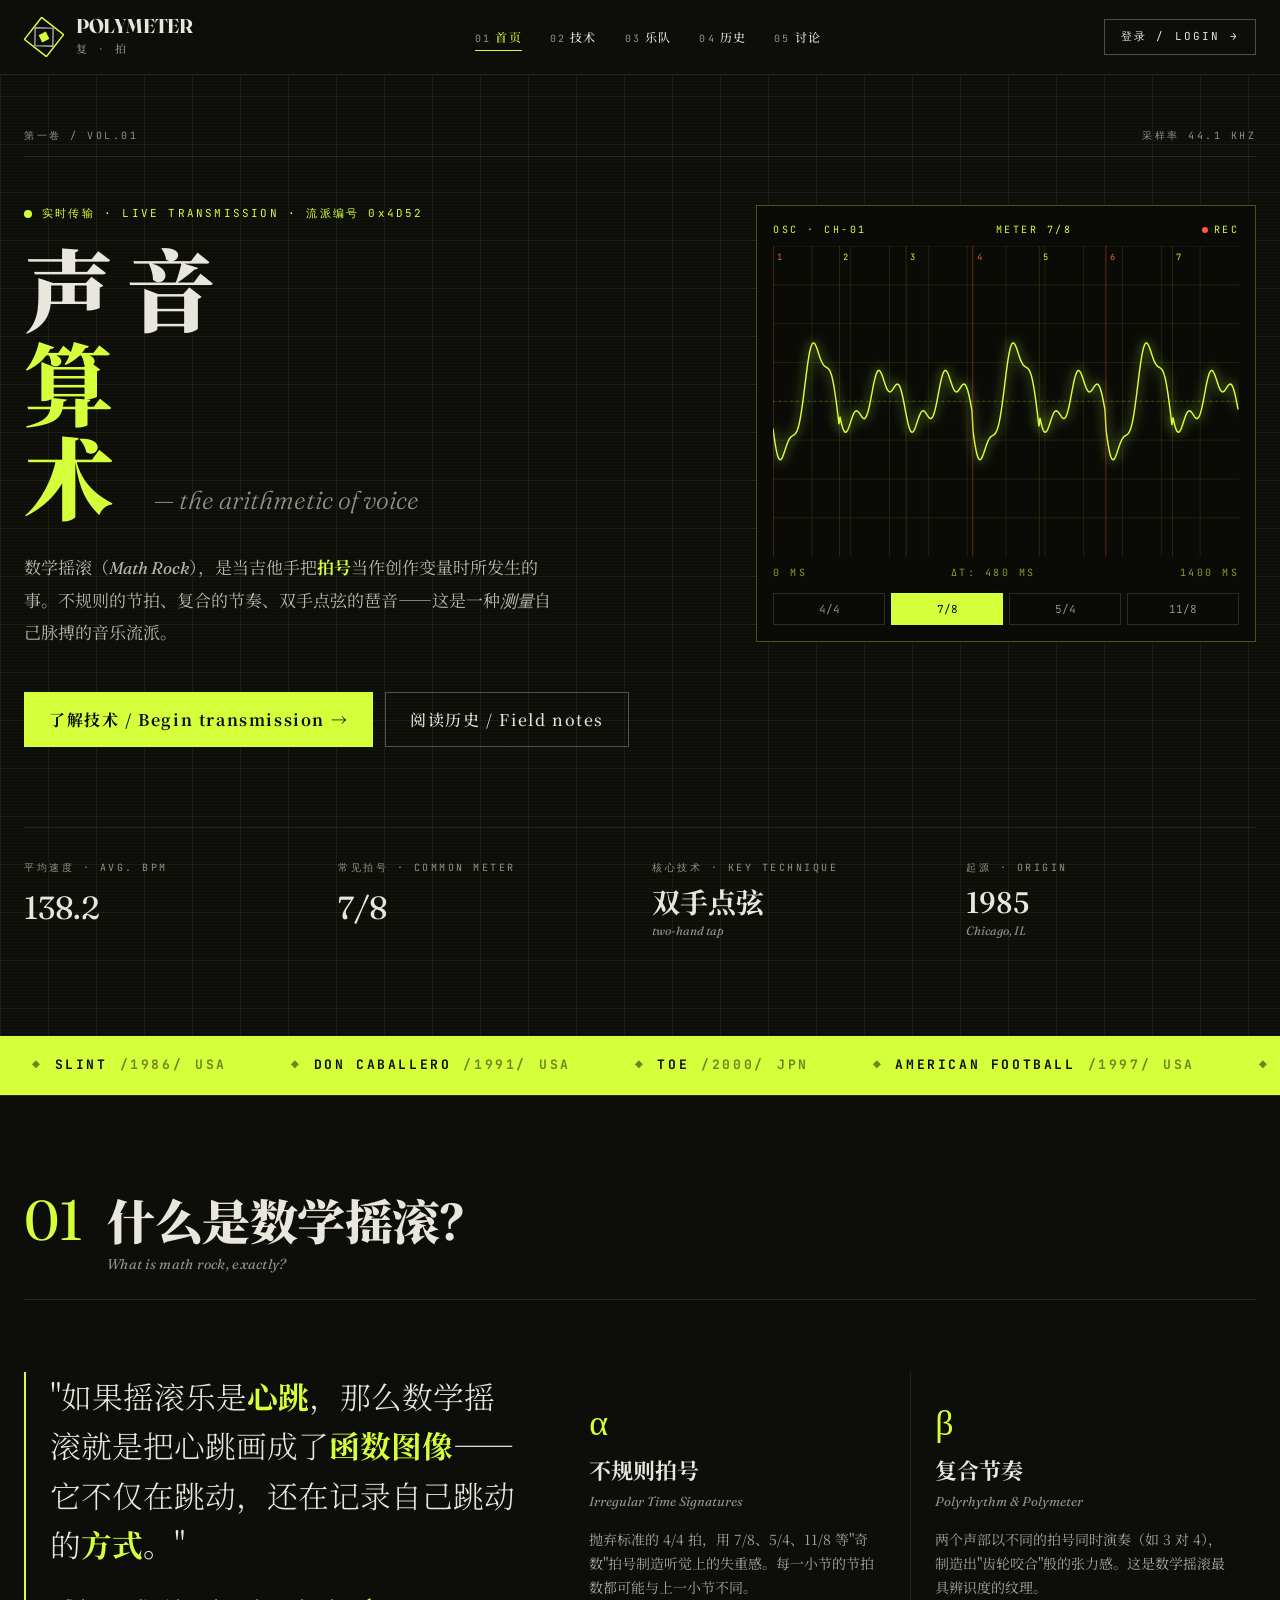
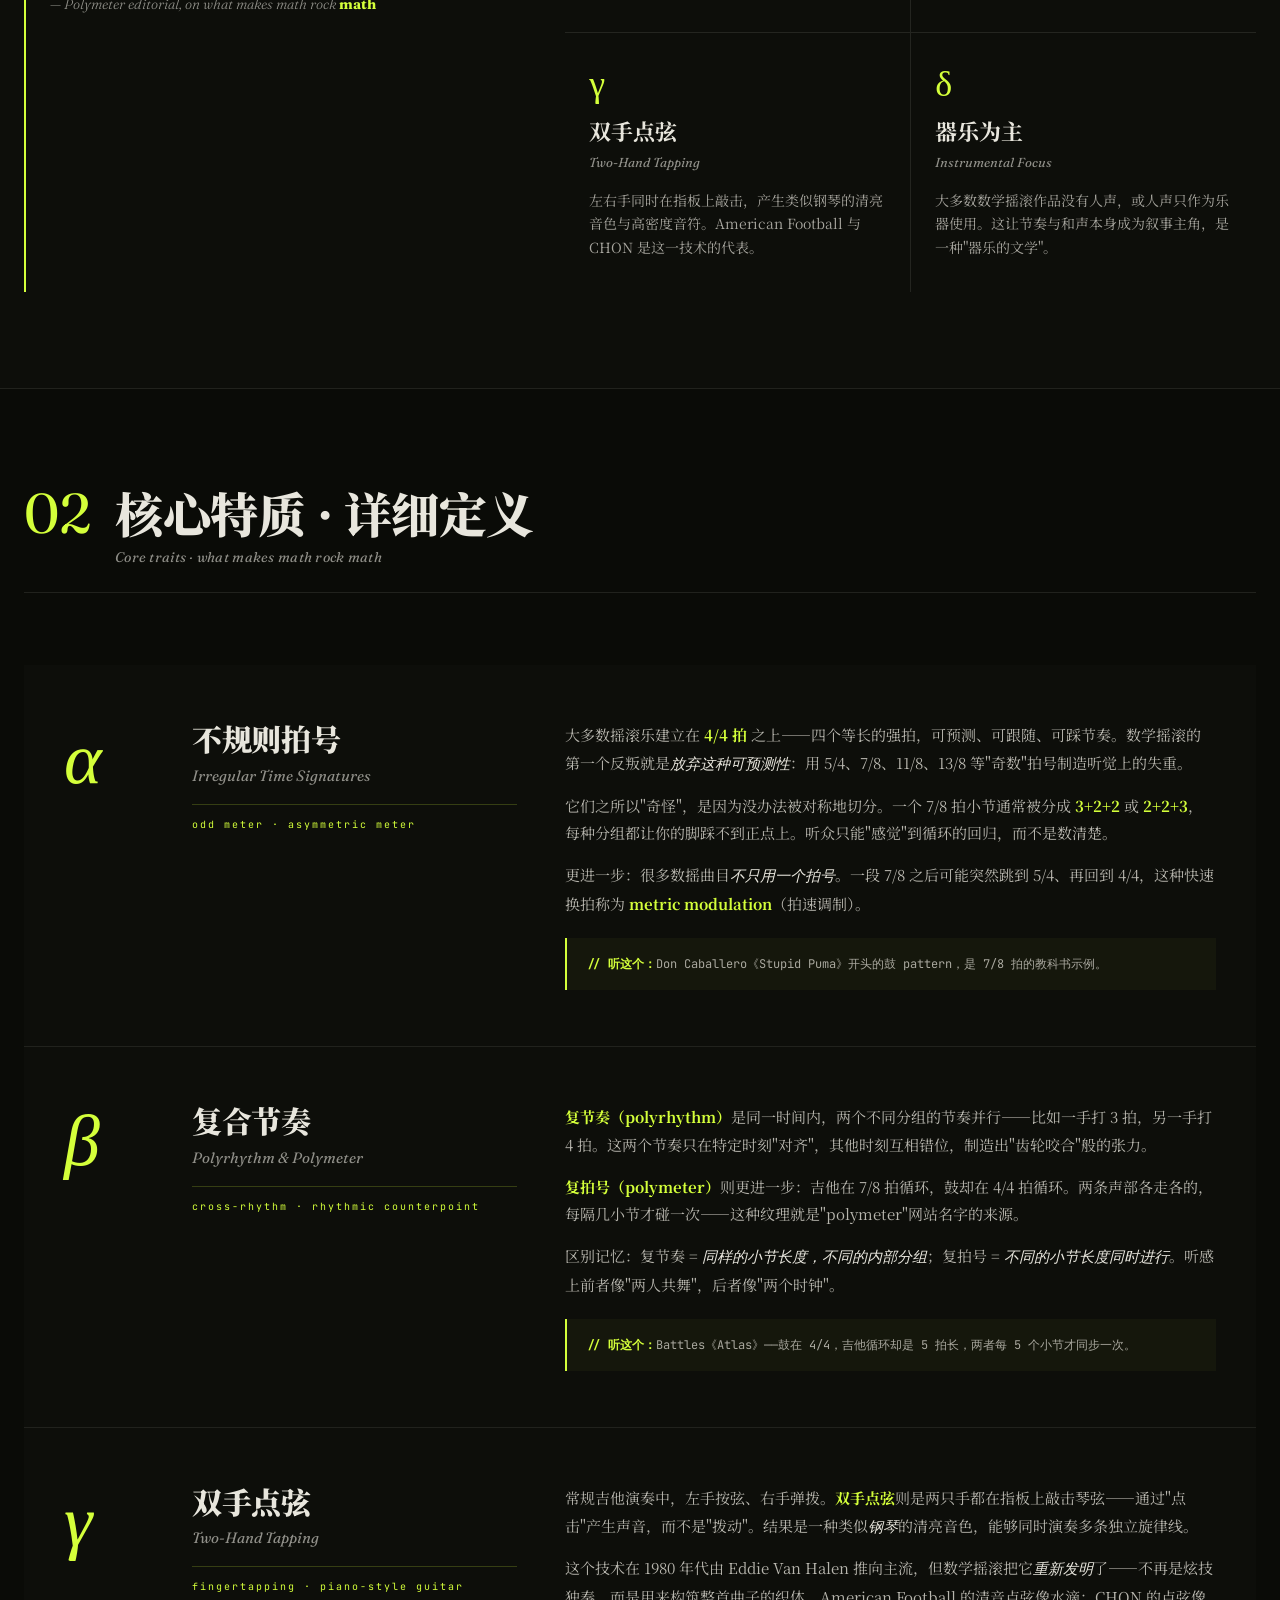
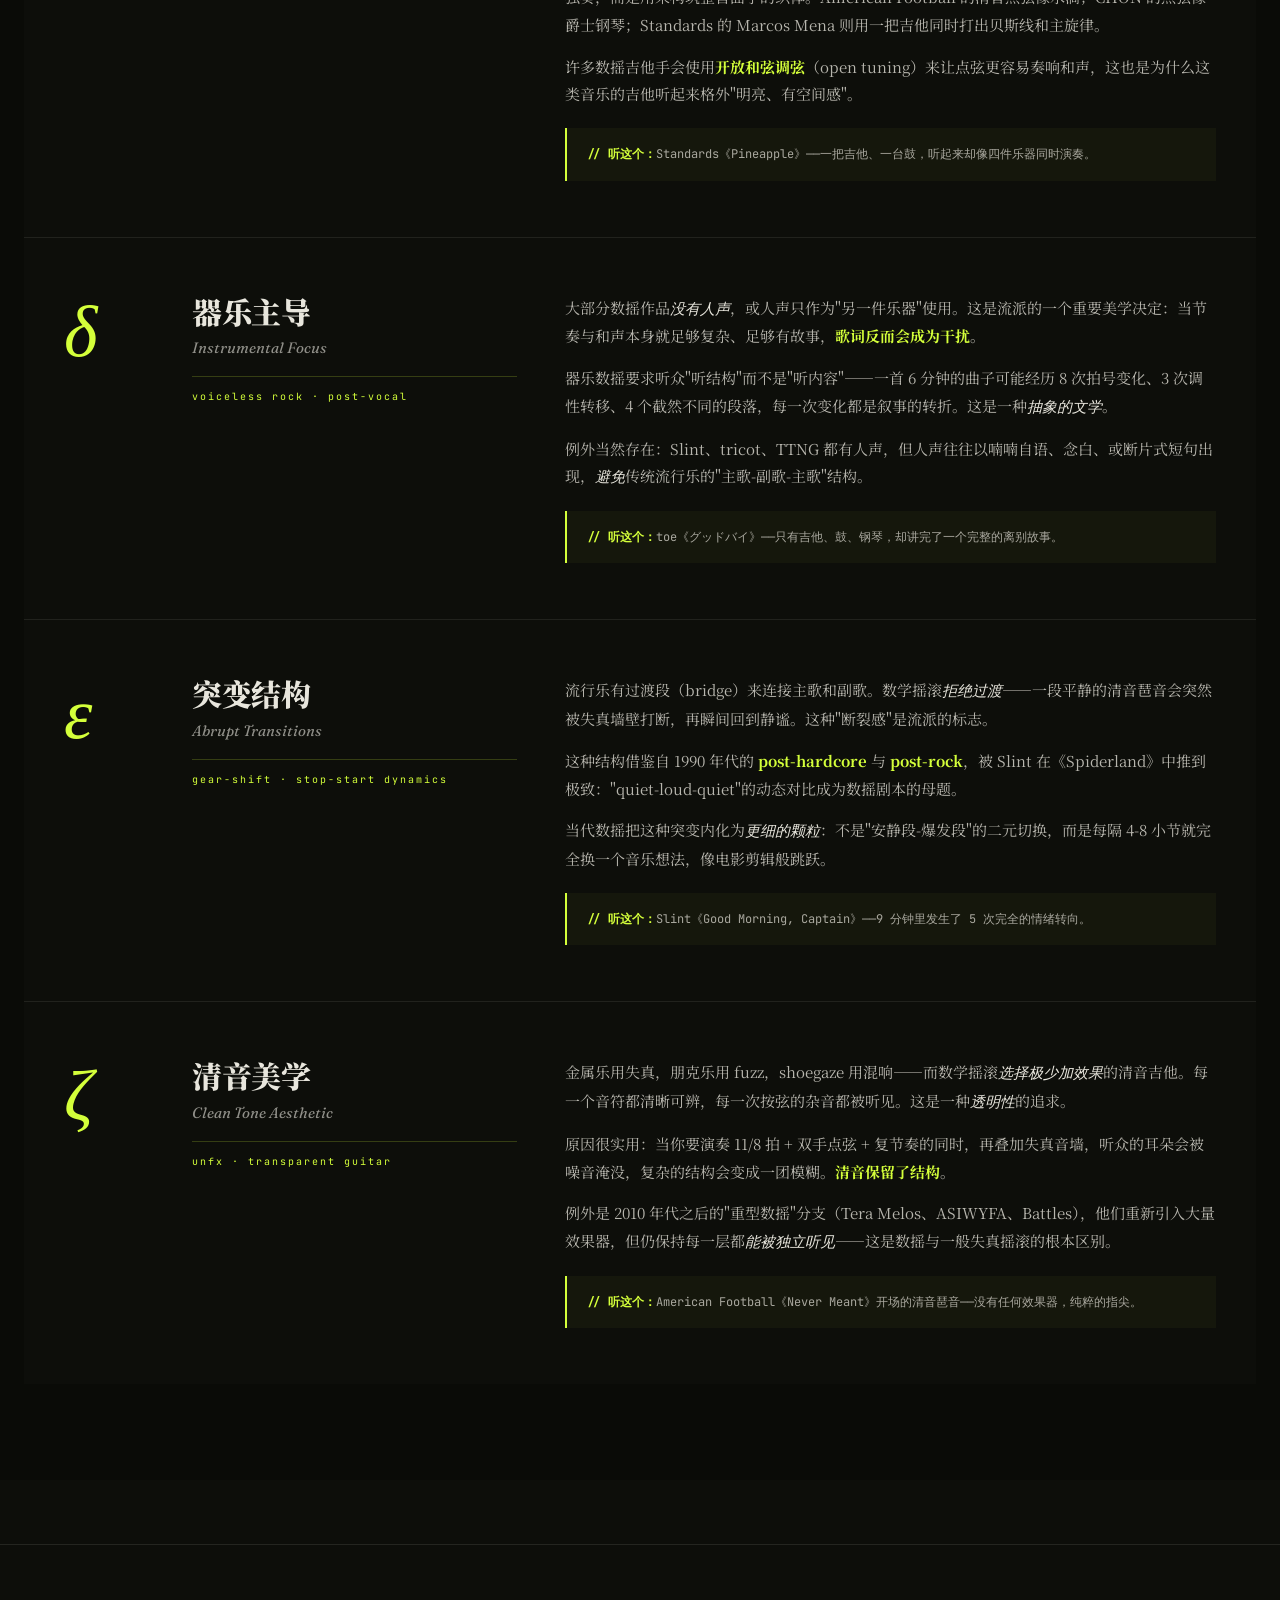
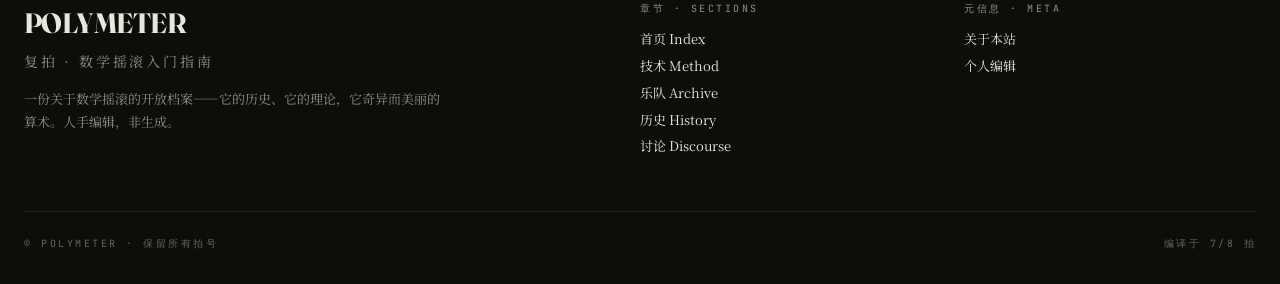
==== index.html @ 51d6b20a "Add files via upload" ====
<!DOCTYPE html>
<html lang="zh-CN">
<head>
<meta charset="UTF-8">
<meta name="viewport" content="width=device-width, initial-scale=1.0">
<title>复拍 POLYMETER · 数学摇滚田野指南</title>
<meta name="description" content="一份关于数学摇滚（Math Rock）的开放档案——它的历史、它的理论，它奇异而美丽的算术。">
<link rel="stylesheet" href="shared/style.css">
<style>
  /* ========== 首页专属样式 ========== */
  .hero {
    position: relative;
    padding: 128px 0 96px;
  }
  .hero-meta {
    display: flex;
    align-items: baseline;
    justify-content: space-between;
    font-family: 'JetBrains Mono', monospace;
    font-size: 10px;
    letter-spacing: 0.25em;
    text-transform: uppercase;
    color: var(--paper-dim);
    border-bottom: 1px solid rgba(232, 230, 221, 0.1);
    padding-bottom: 12px;
    margin-bottom: 48px;
  }
  .hero-grid {
    display: grid;
    grid-template-columns: 1fr;
    gap: 40px;
    position: relative;
    z-index: 2;
  }
  @media (min-width: 1024px) {
    .hero-grid { grid-template-columns: 7fr 5fr; gap: 32px; }
  }
  .hero-live {
    font-family: 'JetBrains Mono', monospace;
    font-size: 11px;
    color: var(--acid);
    margin-bottom: 24px;
    display: flex;
    align-items: center;
    gap: 10px;
    letter-spacing: 0.2em;
  }
  .hero-title {
    font-family: 'Noto Serif SC', serif;
    font-weight: 900;
    line-height: 0.9;
    letter-spacing: -0.02em;
    display: grid;
    grid-template-columns: max-content auto;
    grid-template-rows: auto auto auto;
    gap: 0.15em 0.4em;
    width: max-content;
    max-width: 100%;
    font-size: clamp(2.5rem, 7vw, 7rem);
  }
  .hero-title .ch {
    display: block;
    line-height: 0.9;
  }
  /* 声 音 同一行（第 1 行，跨两列） */
  .hero-title .row-top {
    grid-column: 1 / -1;
    grid-row: 1;
    display: flex;
    gap: 0.15em;
  }
  /* 算 独占一行（第 2 行第 1 列） */
  .hero-title .ch.s3 {
    grid-column: 1;
    grid-row: 2;
  }
  /* 术 第 3 行第 1 列 */
  .hero-title .ch.s4 {
    grid-column: 1;
    grid-row: 3;
  }
  /* 英文贴在术右侧、底部对齐 */
  .hero-title .en-inline {
    grid-column: 2;
    grid-row: 3;
    align-self: end;
    padding-left: 0.25em;
    padding-bottom: 0.08em;
    font-family: 'Fraunces', serif;
    font-style: italic;
    font-weight: 300;
    font-size: clamp(1rem, 2vw, 2rem);
    color: var(--paper-dim);
    line-height: 1;
    white-space: nowrap;
    letter-spacing: 0;
  }
  .hero-title .ch.acid {
    color: var(--acid);
  }
  /* 旧的样式保留以防其他地方引用 */
  .hero-title-en { display: none; }
  @media (max-width: 768px) {
    .hero-title {
      grid-template-columns: max-content;
    }
    .hero-title .en-inline {
      grid-column: 1;
      grid-row: 4;
      padding-left: 0;
      padding-top: 0.4em;
      font-size: 1.4rem;
      white-space: normal;
    }
  }
  .hero-lead {
    margin-top: 36px;
    max-width: 540px;
    font-size: 17px;
    line-height: 1.85;
    color: rgba(232, 230, 221, 0.78);
  }
  .hero-lead .acid { color: var(--acid); font-weight: 700; }
  .hero-lead em {
    font-family: 'Fraunces', serif;
    font-style: italic;
  }
  .hero-cta {
    margin-top: 44px;
    display: flex;
    flex-wrap: wrap;
    gap: 12px;
  }

  /* ========== 示波器面板 ========== */
  .oscilloscope {
    border: 1px solid rgba(212, 255, 58, 0.3);
    background: var(--ink-2);
    padding: 16px;
    position: relative;
  }
  .osc-header {
    display: flex;
    justify-content: space-between;
    font-family: 'JetBrains Mono', monospace;
    font-size: 10px;
    letter-spacing: 0.25em;
    text-transform: uppercase;
    color: var(--acid);
    margin-bottom: 8px;
  }
  .osc-rec {
    display: flex;
    align-items: center;
    gap: 6px;
  }
  .osc-footer {
    display: flex;
    justify-content: space-between;
    font-family: 'JetBrains Mono', monospace;
    font-size: 10px;
    letter-spacing: 0.25em;
    text-transform: uppercase;
    color: rgba(212, 255, 58, 0.6);
    margin-top: 8px;
  }
  .osc-meter-tabs {
    display: flex;
    gap: 6px;
    margin-top: 12px;
  }
  .osc-meter-tabs button {
    flex: 1;
    padding: 8px;
    border: 1px solid rgba(232, 230, 221, 0.15);
    font-family: 'JetBrains Mono', monospace;
    font-size: 11px;
    color: var(--paper-dim);
    transition: all 0.15s;
  }
  .osc-meter-tabs button.active {
    background: var(--acid);
    color: var(--ink);
    border-color: var(--acid);
  }
  .osc-meter-tabs button:hover:not(.active) {
    border-color: var(--acid);
    color: var(--acid);
  }

  /* ========== 数据带 ========== */
  .stat-strip {
    margin-top: 80px;
    display: grid;
    grid-template-columns: repeat(2, 1fr);
    gap: 24px;
    border-top: 1px solid rgba(232, 230, 221, 0.1);
    padding-top: 32px;
  }
  @media (min-width: 768px) {
    .stat-strip { grid-template-columns: repeat(4, 1fr); }
  }
  .stat-strip .label { font-family: 'JetBrains Mono', monospace; font-size: 10px; letter-spacing: 0.25em; text-transform: uppercase; color: var(--paper-dim); }
  .stat-strip .value {
    font-family: 'Noto Serif SC', serif;
    font-weight: 700;
    font-size: 28px;
    margin-top: 10px;
    line-height: 1.1;
  }
  .stat-strip .value-en {
    font-family: 'Fraunces', serif;
    font-size: 32px;
    margin-top: 6px;
  }
  .stat-strip .sub {
    font-family: 'Fraunces', serif;
    font-style: italic;
    font-size: 12px;
    color: var(--paper-dim);
    margin-top: 4px;
  }

  /* ========== 引文 / 介绍区 ========== */
  .intro-section {
    padding: 96px 0;
    border-top: 1px solid rgba(232, 230, 221, 0.1);
  }
  .intro-grid {
    display: grid;
    grid-template-columns: 1fr;
    gap: 48px;
    margin-top: 72px;
  }
  @media (min-width: 1024px) {
    .intro-grid { grid-template-columns: 5fr 7fr; }
  }
  .intro-quote {
    font-family: 'Noto Serif SC', serif;
    font-weight: 300;
    font-size: clamp(1.3rem, 2.4vw, 2rem);
    line-height: 1.6;
    border-left: 2px solid var(--acid);
    padding-left: 24px;
  }
  .intro-quote em { color: var(--acid); font-style: normal; font-weight: 700; }
  .intro-quote-en {
    font-family: 'Fraunces', serif;
    font-style: italic;
    font-size: 14px;
    color: var(--paper-dim);
    margin-top: 24px;
  }
  .intro-cards {
    display: grid;
    grid-template-columns: 1fr;
    gap: 1px;
    background: rgba(232, 230, 221, 0.1);
  }
  @media (min-width: 640px) {
    .intro-cards { grid-template-columns: 1fr 1fr; }
  }
  .intro-card {
    background: var(--ink);
    padding: 32px 24px;
    transition: background 0.3s;
  }
  .intro-card:hover { background: var(--ink-2); }
  .intro-card .num {
    font-family: 'Fraunces', serif;
    font-size: 36px;
    color: var(--acid);
    line-height: 1;
  }
  .intro-card h3 {
    font-family: 'Noto Serif SC', serif;
    font-weight: 700;
    font-size: 22px;
    margin-top: 12px;
  }
  .intro-card .en {
    font-family: 'Fraunces', serif;
    font-style: italic;
    font-size: 13px;
    color: var(--paper-dim);
    margin-top: 4px;
  }
  .intro-card p {
    font-size: 14px;
    margin-top: 16px;
    color: rgba(232, 230, 221, 0.7);
    line-height: 1.7;
  }

  /* ========== 核心特质详解（traits） ========== */
  .traits {
    padding: 96px 0;
    border-top: 1px solid rgba(232, 230, 221, 0.1);
    background: var(--ink-2);
  }
  .trait-list {
    margin-top: 72px;
    display: flex;
    flex-direction: column;
    gap: 1px;
    background: rgba(232, 230, 221, 0.1);
  }
  .trait-row {
    background: var(--ink);
    padding: 48px 32px;
    display: grid;
    grid-template-columns: 1fr;
    gap: 32px;
    transition: background 0.3s;
  }
  @media (min-width: 1024px) {
    .trait-row { grid-template-columns: 80px 1fr 2fr; gap: 48px; padding: 56px 40px; }
  }
  .trait-row:hover { background: #000; }
  .trait-row .glyph {
    font-family: 'Fraunces', serif;
    font-size: 72px;
    color: var(--acid);
    line-height: 1;
    font-style: italic;
  }
  .trait-row .heading h3 {
    font-family: 'Noto Serif SC', serif;
    font-weight: 900;
    font-size: 30px;
    line-height: 1.15;
    letter-spacing: -0.01em;
  }
  .trait-row .heading .en {
    font-family: 'Fraunces', serif;
    font-style: italic;
    font-size: 15px;
    color: var(--paper-dim);
    margin-top: 8px;
  }
  .trait-row .heading .alias {
    font-family: 'JetBrains Mono', monospace;
    font-size: 10px;
    letter-spacing: 0.2em;
    color: var(--acid);
    margin-top: 16px;
    padding-top: 12px;
    border-top: 1px solid rgba(212, 255, 58, 0.2);
  }
  .trait-row .body {
    font-size: 15px;
    line-height: 1.85;
    color: rgba(232, 230, 221, 0.78);
  }
  .trait-row .body p { margin-bottom: 14px; }
  .trait-row .body p:last-child { margin-bottom: 0; }
  .trait-row .body em {
    font-family: 'Fraunces', serif;
    font-style: italic;
    color: var(--paper);
  }
  .trait-row .body strong {
    color: var(--acid);
    font-weight: 700;
  }
  .trait-row .example {
    margin-top: 20px;
    padding: 16px 20px;
    border-left: 2px solid var(--acid);
    background: rgba(212, 255, 58, 0.04);
    font-family: 'JetBrains Mono', monospace;
    font-size: 12px;
    line-height: 1.7;
    color: rgba(232, 230, 221, 0.7);
  }
  .trait-row .example .label {
    color: var(--acid);
    font-weight: 700;
  }
</style>
</head>
<body>

<!-- ========== HERO ========== -->
<section class="hero grid-bg scanlines">
  <div class="container">
    <div class="hero-meta">
      <span>第一卷 / Vol.01 </span>
      <span class="hidden-mobile"></span>
      <span>采样率 44.1 kHz</span>
    </div>

    <div class="hero-grid">
      <div>
        <div class="hero-live">
          <span class="pulse-dot"></span>
          实时传输 · LIVE TRANSMISSION · 流派编号 0x4D52
        </div>
        <h1 class="hero-title">
          <span class="row-top">
            <span class="ch s1">声</span>
            <span class="ch s2">音</span>
          </span>
          <span class="ch s3 acid">算</span>
          <span class="ch s4 acid">术</span>
          <span class="en-inline">— the arithmetic of voice</span>
        </h1>
        <p class="hero-lead">
          数学摇滚（<em>Math Rock</em>），是当吉他手把<span class="acid">拍号</span>当作创作变量时所发生的事。不规则的节拍、复合的节奏、双手点弦的琶音——这是一种<em>测量</em>自己脉搏的音乐流派。
        </p>
        <div class="hero-cta">
          <a href="anatomy.html" class="btn-primary">了解技术 / Begin transmission →</a>
          <a href="history.html" class="btn-ghost">阅读历史 / Field notes</a>
        </div>
      </div>

      <!-- 示波器 -->
      <div>
        <div class="oscilloscope" id="oscilloscope">
          <div class="osc-header">
            <span>OSC · CH-01</span>
            <span id="osc-meter-name">METER 7/8</span>
            <span class="osc-rec"><span class="signal-dot"></span>REC</span>
          </div>
          <svg viewBox="0 0 480 320" id="osc-svg" style="width:100%; height:auto; display:block;">
            <g id="osc-grid"></g>
            <line x1="0" y1="160" x2="480" y2="160" stroke="var(--acid)" stroke-opacity="0.3" stroke-dasharray="2 4"/>
            <polyline id="osc-wave" fill="none" stroke="var(--acid)" stroke-width="1.5" style="filter: drop-shadow(0 0 6px var(--acid));"/>
            <g id="osc-markers"></g>
          </svg>
          <div class="osc-footer">
            <span>0 ms</span>
            <span id="osc-time">Δt: 0 ms</span>
            <span id="osc-total">1400 ms</span>
          </div>
          <div class="osc-meter-tabs" id="osc-tabs"></div>
        </div>
      </div>
    </div>

    <!-- 数据带 -->
    <div class="stat-strip">
      <div>
        <div class="label">平均速度 · Avg. BPM</div>
        <div class="value-en">138.2</div>
      </div>
      <div>
        <div class="label">常见拍号 · Common Meter</div>
        <div class="value-en">7/8</div>
      </div>
      <div>
        <div class="label">核心技术 · Key Technique</div>
        <div class="value">双手点弦</div>
        <div class="sub">two-hand tap</div>
      </div>
      <div>
        <div class="label">起源 · Origin</div>
        <div class="value">1985</div>
        <div class="sub">Chicago, IL</div>
      </div>
    </div>
  </div>
</section>

<!-- ========== 跑马灯 ========== -->
<div class="marquee">
  <div class="marquee-track" id="marquee-track"></div>
</div>

<!-- ========== 引文 / 介绍 ========== -->
<section class="intro-section">
  <div class="container">
    <div class="section-header">
      <span class="num">01</span>
      <div>
        <h2>什么是数学摇滚？</h2>
        <div class="subtitle-en">What is math rock, exactly?</div>
      </div>
    </div>

    <div class="intro-grid">
      <blockquote class="intro-quote">
        "如果摇滚乐是<em>心跳</em>，那么数学摇滚就是把心跳画成了<em>函数图像</em>——它不仅在跳动，还在记录自己跳动的<em>方式</em>。"
        <div class="intro-quote-en">— Polymeter editorial, on what makes math rock <em>math</em></div>
      </blockquote>

      <div class="intro-cards">
        <div class="intro-card">
          <div class="num">α</div>
          <h3>不规则拍号</h3>
          <div class="en">Irregular Time Signatures</div>
          <p>抛弃标准的 4/4 拍，用 7/8、5/4、11/8 等"奇数"拍号制造听觉上的失重感。每一小节的节拍数都可能与上一小节不同。</p>
        </div>
        <div class="intro-card">
          <div class="num">β</div>
          <h3>复合节奏</h3>
          <div class="en">Polyrhythm & Polymeter</div>
          <p>两个声部以不同的拍号同时演奏（如 3 对 4），制造出"齿轮咬合"般的张力感。这是数学摇滚最具辨识度的纹理。</p>
        </div>
        <div class="intro-card">
          <div class="num">γ</div>
          <h3>双手点弦</h3>
          <div class="en">Two-Hand Tapping</div>
          <p>左右手同时在指板上敲击，产生类似钢琴的清亮音色与高密度音符。American Football 与 CHON 是这一技术的代表。</p>
        </div>
        <div class="intro-card">
          <div class="num">δ</div>
          <h3>器乐为主</h3>
          <div class="en">Instrumental Focus</div>
          <p>大多数数学摇滚作品没有人声，或人声只作为乐器使用。这让节奏与和声本身成为叙事主角，是一种"器乐的文学"。</p>
        </div>
      </div>
    </div>
  </div>
</section>

<!-- ========== 核心特质详解 ========== -->
<section class="traits">
  <div class="container">
    <div class="section-header">
      <span class="num">02</span>
      <div>
        <h2>核心特质 · 详细定义</h2>
        <div class="subtitle-en">Core traits · what makes math rock <em>math</em></div>
      </div>
    </div>

    <div class="trait-list" id="trait-list"></div>
  </div>
</section>

<script src="shared/core.js"></script>
<script>
  // 初始化页面
  initPage('index.html');

  // ========== 跑马灯 ==========
  (function() {
    const track = document.getElementById('marquee-track');
    const items = window.BANDS.concat(window.BANDS).map(b => `
      <span class="marquee-item">
        <span class="dim">◆</span>
        ${b.name}
        <span class="dim">/${b.year}/</span>
        <span class="dim">${b.country}</span>
      </span>
    `).join('');
    track.innerHTML = items;
  })();

  // ========== 示波器 ==========
  (function() {
    let activeMeter = 1;  // 默认 7/8
    const w = 480, h = 320;
    const meters = window.METERS;

    const tabsEl = document.getElementById('osc-tabs');
    tabsEl.innerHTML = meters.map((m, i) =>
      `<button data-i="${i}" class="${i === activeMeter ? 'active' : ''}">${m.name}</button>`
    ).join('');
    tabsEl.querySelectorAll('button').forEach(btn => {
      btn.addEventListener('click', () => {
        activeMeter = parseInt(btn.dataset.i);
        tabsEl.querySelectorAll('button').forEach(b => b.classList.remove('active'));
        btn.classList.add('active');
        renderMarkers();
      });
    });

    // 网格线
    const gridEl = document.getElementById('osc-grid');
    let gridHTML = '';
    for (let i = 0; i < 8; i++) gridHTML += `<line x1="0" x2="${w}" y1="${(h/8)*i}" y2="${(h/8)*i}" stroke="var(--acid)" stroke-opacity="0.1"/>`;
    for (let i = 0; i < 12; i++) gridHTML += `<line y1="0" y2="${h}" x1="${(w/12)*i}" x2="${(w/12)*i}" stroke="var(--acid)" stroke-opacity="0.1"/>`;
    gridEl.innerHTML = gridHTML;

    // 拍号标记
    const markersEl = document.getElementById('osc-markers');
    function renderMarkers() {
      const m = meters[activeMeter];
      let mh = '';
      for (let i = 0; i < m.total; i++) {
        const x = (w / m.total) * i;
        const isAccent = m.accent.includes(i);
        const color = isAccent ? 'var(--signal)' : 'var(--acid)';
        const op = isAccent ? '0.4' : '0.15';
        mh += `<line x1="${x}" y1="0" x2="${x}" y2="${h}" stroke="${color}" stroke-opacity="${op}"/>`;
        mh += `<text x="${x+4}" y="14" fill="${color}" font-size="9" font-family="JetBrains Mono">${i+1}</text>`;
      }
      markersEl.innerHTML = mh;
      document.getElementById('osc-meter-name').textContent = `METER ${m.name}`;
      document.getElementById('osc-total').textContent = `${m.total * 200} ms`;
    }
    renderMarkers();

    // 波形
    const wave = document.getElementById('osc-wave');
    const timeEl = document.getElementById('osc-time');
    window.subscribeTick((tick) => {
      const m = meters[activeMeter];
      const points = [];
      for (let x = 0; x < w; x++) {
        const phase = (x / w) * m.total;
        const beat = Math.floor(phase) % m.total;
        const accent = m.accent.includes(beat) ? 1.4 : 0.6;
        const wv = Math.sin((x / w) * Math.PI * 2 * m.total + tick * 0.1) * 40 * accent
                 + Math.sin((x / w) * Math.PI * 2 * m.total * 3 + tick * 0.05) * 12;
        points.push(`${x},${h/2 + wv}`);
      }
      wave.setAttribute('points', points.join(' '));
      timeEl.textContent = `Δt: ${(tick * 80) % 1000} ms`;
    });
  })();

  // ========== 核心特质详解 ==========
  (function() {
    const traits = [
      {
        glyph: 'α',
        zh: '不规则拍号',
        en: 'Irregular Time Signatures',
        alias: 'odd meter · asymmetric meter',
        body: `
          <p>大多数摇滚乐建立在 <strong>4/4 拍</strong> 之上——四个等长的强拍，可预测、可跟随、可踩节奏。数学摇滚的第一个反叛就是<em>放弃这种可预测性</em>：用 5/4、7/8、11/8、13/8 等"奇数"拍号制造听觉上的失重。</p>
          <p>它们之所以"奇怪"，是因为没办法被对称地切分。一个 7/8 拍小节通常被分成 <strong>3+2+2</strong> 或 <strong>2+2+3</strong>，每种分组都让你的脚踩不到正点上。听众只能"感觉"到循环的回归，而不是数清楚。</p>
          <p>更进一步：很多数摇曲目<em>不只用一个拍号</em>。一段 7/8 之后可能突然跳到 5/4、再回到 4/4，这种快速换拍称为 <strong>metric modulation</strong>（拍速调制）。</p>
        `,
        example: `<span class="label">// 听这个：</span>Don Caballero《Stupid Puma》开头的鼓 pattern，是 7/8 拍的教科书示例。`
      },
      {
        glyph: 'β',
        zh: '复合节奏',
        en: 'Polyrhythm & Polymeter',
        alias: 'cross-rhythm · rhythmic counterpoint',
        body: `
          <p><strong>复节奏（polyrhythm）</strong>是同一时间内，两个不同分组的节奏并行——比如一手打 3 拍，另一手打 4 拍。这两个节奏只在特定时刻"对齐"，其他时刻互相错位，制造出"齿轮咬合"般的张力。</p>
          <p><strong>复拍号（polymeter）</strong>则更进一步：吉他在 7/8 拍循环，鼓却在 4/4 拍循环。两条声部各走各的，每隔几小节才碰一次——这种纹理就是"polymeter"网站名字的来源。</p>
          <p>区别记忆：复节奏 = <em>同样的小节长度，不同的内部分组</em>；复拍号 = <em>不同的小节长度同时进行</em>。听感上前者像"两人共舞"，后者像"两个时钟"。</p>
        `,
        example: `<span class="label">// 听这个：</span>Battles《Atlas》——鼓在 4/4，吉他循环却是 5 拍长，两者每 5 个小节才同步一次。`
      },
      {
        glyph: 'γ',
        zh: '双手点弦',
        en: 'Two-Hand Tapping',
        alias: 'fingertapping · piano-style guitar',
        body: `
          <p>常规吉他演奏中，左手按弦、右手弹拨。<strong>双手点弦</strong>则是两只手都在指板上敲击琴弦——通过"点击"产生声音，而不是"拨动"。结果是一种类似<em>钢琴</em>的清亮音色，能够同时演奏多条独立旋律线。</p>
          <p>这个技术在 1980 年代由 Eddie Van Halen 推向主流，但数学摇滚把它<em>重新发明</em>了——不再是炫技独奏，而是用来构筑整首曲子的织体。American Football 的清音点弦像水滴；CHON 的点弦像爵士钢琴；Standards 的 Marcos Mena 则用一把吉他同时打出贝斯线和主旋律。</p>
          <p>许多数摇吉他手会使用<strong>开放和弦调弦</strong>（open tuning）来让点弦更容易奏响和声，这也是为什么这类音乐的吉他听起来格外"明亮、有空间感"。</p>
        `,
        example: `<span class="label">// 听这个：</span>Standards《Pineapple》——一把吉他、一台鼓，听起来却像四件乐器同时演奏。`
      },
      {
        glyph: 'δ',
        zh: '器乐主导',
        en: 'Instrumental Focus',
        alias: 'voiceless rock · post-vocal',
        body: `
          <p>大部分数摇作品<em>没有人声</em>，或人声只作为"另一件乐器"使用。这是流派的一个重要美学决定：当节奏与和声本身就足够复杂、足够有故事，<strong>歌词反而会成为干扰</strong>。</p>
          <p>器乐数摇要求听众"听结构"而不是"听内容"——一首 6 分钟的曲子可能经历 8 次拍号变化、3 次调性转移、4 个截然不同的段落，每一次变化都是叙事的转折。这是一种<em>抽象的文学</em>。</p>
          <p>例外当然存在：Slint、tricot、TTNG 都有人声，但人声往往以喃喃自语、念白、或断片式短句出现，<em>避免</em>传统流行乐的"主歌-副歌-主歌"结构。</p>
        `,
        example: `<span class="label">// 听这个：</span>toe《グッドバイ》——只有吉他、鼓、钢琴，却讲完了一个完整的离别故事。`
      },
      {
        glyph: 'ε',
        zh: '突变结构',
        en: 'Abrupt Transitions',
        alias: 'gear-shift · stop-start dynamics',
        body: `
          <p>流行乐有过渡段（bridge）来连接主歌和副歌。数学摇滚<em>拒绝过渡</em>——一段平静的清音琶音会突然被失真墙壁打断，再瞬间回到静谧。这种"断裂感"是流派的标志。</p>
          <p>这种结构借鉴自 1990 年代的 <strong>post-hardcore</strong> 与 <strong>post-rock</strong>，被 Slint 在《Spiderland》中推到极致："quiet-loud-quiet"的动态对比成为数摇剧本的母题。</p>
          <p>当代数摇把这种突变内化为<em>更细的颗粒</em>：不是"安静段-爆发段"的二元切换，而是每隔 4-8 小节就完全换一个音乐想法，像电影剪辑般跳跃。</p>
        `,
        example: `<span class="label">// 听这个：</span>Slint《Good Morning, Captain》——9 分钟里发生了 5 次完全的情绪转向。`
      },
      {
        glyph: 'ζ',
        zh: '清音美学',
        en: 'Clean Tone Aesthetic',
        alias: 'unfx · transparent guitar',
        body: `
          <p>金属乐用失真，朋克乐用 fuzz，shoegaze 用混响——而数学摇滚<em>选择极少加效果</em>的清音吉他。每一个音符都清晰可辨，每一次按弦的杂音都被听见。这是一种<em>透明性</em>的追求。</p>
          <p>原因很实用：当你要演奏 11/8 拍 + 双手点弦 + 复节奏的同时，再叠加失真音墙，听众的耳朵会被噪音淹没，复杂的结构会变成一团模糊。<strong>清音保留了结构</strong>。</p>
          <p>例外是 2010 年代之后的"重型数摇"分支（Tera Melos、ASIWYFA、Battles），他们重新引入大量效果器，但仍保持每一层都<em>能被独立听见</em>——这是数摇与一般失真摇滚的根本区别。</p>
        `,
        example: `<span class="label">// 听这个：</span>American Football《Never Meant》开场的清音琶音——没有任何效果器，纯粹的指尖。`
      },
    ];
    document.getElementById('trait-list').innerHTML = traits.map(t => `
      <div class="trait-row">
        <div class="glyph">${t.glyph}</div>
        <div class="heading">
          <h3>${t.zh}</h3>
          <div class="en">${t.en}</div>
          <div class="alias">${t.alias}</div>
        </div>
        <div class="body">
          ${t.body}
          <div class="example">${t.example}</div>
        </div>
      </div>
    `).join('');
  })();
</script>

</body>
</html>
---- shared/style.css ----
/* ==========================================================
   复拍 POLYMETER — 共享样式表
   美学方向：实验室仪器面板 × 科学期刊
   ========================================================== */

@import url('https://fonts.googleapis.com/css2?family=Noto+Serif+SC:wght@300;400;500;700;900&family=Fraunces:ital,opsz,wght@0,9..144,300;0,9..144,500;0,9..144,700;1,9..144,400&family=JetBrains+Mono:wght@300;400;500;700&display=swap');

/* -------- 设计令牌 -------- */
:root {
  --ink: #0d0e0a;             /* 主背景：深绿黑 */
  --ink-2: #0a0b07;           /* 更深的容器背景 */
  --paper: #e8e6dd;           /* 主前景：羊皮纸色 */
  --paper-dim: rgba(232, 230, 221, 0.6);
  --paper-faint: rgba(232, 230, 221, 0.15);
  --acid: #d4ff3a;            /* 强调色：酸性黄绿 */
  --signal: #ff5b3a;          /* 警示色：信号橙 */
  --azure: #3aafff;           /* 辅助：电光蓝 */
  --grid: rgba(232, 230, 221, 0.06);
}

/* -------- 重置 -------- */
*, *::before, *::after { box-sizing: border-box; margin: 0; padding: 0; }

html { scroll-behavior: smooth; }

body {
  background: var(--ink);
  color: var(--paper);
  font-family: 'Noto Serif SC', serif;
  font-weight: 400;
  line-height: 1.6;
  min-height: 100vh;
  overflow-x: hidden;
  -webkit-font-smoothing: antialiased;
}

a { color: inherit; text-decoration: none; }
button { font-family: inherit; cursor: pointer; background: none; border: none; color: inherit; }
input { font-family: inherit; }

/* -------- 字体工具类 -------- */
.serif { font-family: 'Noto Serif SC', serif; }
.display-en { font-family: 'Fraunces', serif; font-variation-settings: "opsz" 144; letter-spacing: -0.02em; }
.mono { font-family: 'JetBrains Mono', monospace; }

/* -------- 网格背景 -------- */
.grid-bg {
  background-image:
    linear-gradient(var(--grid) 1px, transparent 1px),
    linear-gradient(90deg, var(--grid) 1px, transparent 1px);
  background-size: 48px 48px;
}

/* -------- 扫描线 -------- */
.scanlines { position: relative; }
.scanlines::before {
  content: '';
  position: absolute; inset: 0;
  background: repeating-linear-gradient(
    0deg,
    rgba(212, 255, 58, 0.02) 0px,
    rgba(212, 255, 58, 0.02) 1px,
    transparent 1px, transparent 3px
  );
  pointer-events: none;
  z-index: 1;
}

/* -------- 动画关键帧 -------- */
@keyframes pulse-acid {
  0%, 100% { box-shadow: 0 0 0 0 rgba(212, 255, 58, 0.4); }
  50% { box-shadow: 0 0 0 8px rgba(212, 255, 58, 0); }
}

@keyframes blink { 50% { opacity: 0.3; } }

@keyframes glitch {
  0%, 100% { transform: translate(0); }
  20% { transform: translate(-1px, 1px); }
  40% { transform: translate(1px, -1px); }
  60% { transform: translate(-1px, -1px); }
  80% { transform: translate(1px, 1px); }
}

@keyframes draw {
  to { stroke-dashoffset: 0; }
}

@keyframes marquee {
  from { transform: translateX(0); }
  to { transform: translateX(-50%); }
}

@keyframes ripple-anim {
  from { width: 0; height: 0; opacity: 1; }
  to { width: 600px; height: 600px; opacity: 0; }
}

@keyframes fade-up {
  from { opacity: 0; transform: translateY(20px); }
  to { opacity: 1; transform: translateY(0); }
}

@keyframes spin-slow {
  to { transform: rotate(360deg); }
}

/* -------- 通用元素 -------- */
.pulse-dot {
  display: inline-block;
  width: 8px; height: 8px;
  border-radius: 50%;
  background: var(--acid);
  animation: pulse-acid 1.5s infinite;
}

.signal-dot {
  display: inline-block;
  width: 6px; height: 6px;
  border-radius: 50%;
  background: var(--signal);
  animation: blink 1s infinite;
}

.glitch-hover:hover { animation: glitch 0.3s infinite; }

.draw-path {
  stroke-dasharray: 2000;
  stroke-dashoffset: 2000;
  animation: draw 3s ease-out forwards;
}

.marquee-track { animation: marquee 40s linear infinite; }

.ripple {
  position: absolute;
  border-radius: 50%;
  border: 1px solid var(--acid);
  animation: ripple-anim 1.2s ease-out forwards;
  pointer-events: none;
  transform: translate(-50%, -50%);
}

.fade-up { animation: fade-up 0.8s ease-out backwards; }

/* -------- 容器 -------- */
.container {
  max-width: 1600px;
  margin: 0 auto;
  padding: 0 24px;
}

/* -------- 顶部导航 -------- */
.site-header {
  position: fixed;
  top: 0; left: 0; right: 0;
  z-index: 50;
  border-bottom: 1px solid rgba(232, 230, 221, 0.1);
  background: rgba(13, 14, 10, 0.85);
  backdrop-filter: blur(8px);
}

.site-header .container {
  padding-top: 16px;
  padding-bottom: 16px;
  display: flex;
  align-items: center;
  justify-content: space-between;
  gap: 24px;
}

.brand {
  display: flex;
  align-items: center;
  gap: 12px;
}

.brand-mark {
  width: 40px; height: 40px;
}

.brand-text .display-en {
  font-size: 20px;
  font-weight: 700;
  line-height: 1;
}

.brand-text .zh {
  font-size: 11px;
  letter-spacing: 0.4em;
  color: var(--paper-dim);
  margin-top: 4px;
  font-family: 'Noto Serif SC', serif;
  font-weight: 500;
}

.nav-links {
  display: flex;
  align-items: center;
  gap: 28px;
}

.nav-links a {
  font-family: 'JetBrains Mono', monospace;
  font-size: 11px;
  letter-spacing: 0.2em;
  text-transform: uppercase;
  color: var(--paper);
  position: relative;
  transition: color 0.2s;
  display: flex;
  align-items: baseline;
  gap: 4px;
}

.nav-links a .zh-label {
  font-family: 'Noto Serif SC', serif;
  font-size: 12px;
  letter-spacing: 0.1em;
  font-weight: 500;
}

.nav-links a .num {
  color: var(--paper-dim);
  font-size: 10px;
}

.nav-links a:hover { color: var(--acid); }
.nav-links a.active { color: var(--acid); }
.nav-links a::after {
  content: '';
  position: absolute;
  bottom: -4px; left: 0;
  width: 0; height: 1px;
  background: var(--acid);
  transition: width 0.3s;
}
.nav-links a:hover::after,
.nav-links a.active::after { width: 100%; }

.login-btn {
  font-family: 'JetBrains Mono', monospace;
  font-size: 11px;
  letter-spacing: 0.2em;
  text-transform: uppercase;
  border: 1px solid rgba(232, 230, 221, 0.3);
  padding: 8px 16px;
  transition: all 0.2s;
  white-space: nowrap;
}
.login-btn:hover {
  background: var(--acid);
  color: var(--ink);
  border-color: var(--acid);
}

@media (max-width: 900px) {
  .nav-links { display: none; }
}

/* -------- 区块标题 -------- */
.section-header {
  display: flex;
  align-items: baseline;
  gap: 24px;
  border-bottom: 1px solid rgba(232, 230, 221, 0.1);
  padding-bottom: 24px;
}

.section-header .num {
  font-family: 'Fraunces', serif;
  font-size: 56px;
  color: var(--acid);
  line-height: 1;
}

.section-header h2 {
  font-family: 'Noto Serif SC', serif;
  font-weight: 900;
  font-size: clamp(2rem, 4vw, 3rem);
  line-height: 1.1;
  letter-spacing: -0.01em;
}

.section-header .subtitle-en {
  font-family: 'Fraunces', serif;
  font-style: italic;
  font-size: 14px;
  color: var(--paper-dim);
  margin-top: 6px;
  letter-spacing: 0.02em;
}

/* -------- 通用按钮 -------- */
.btn-primary {
  background: var(--acid);
  color: var(--ink);
  padding: 14px 24px;
  font-family: 'Noto Serif SC', serif;
  font-weight: 700;
  letter-spacing: 0.1em;
  display: inline-flex;
  align-items: center;
  gap: 8px;
  transition: all 0.2s;
  border: 1px solid var(--acid);
}
.btn-primary:hover {
  background: var(--paper);
  border-color: var(--paper);
}

.btn-ghost {
  border: 1px solid rgba(232, 230, 221, 0.3);
  color: var(--paper);
  padding: 14px 24px;
  font-family: 'Noto Serif SC', serif;
  font-weight: 500;
  letter-spacing: 0.1em;
  transition: all 0.2s;
}
.btn-ghost:hover {
  border-color: var(--acid);
  color: var(--acid);
}

/* -------- 数据标签 -------- */
.label-mono {
  font-family: 'JetBrains Mono', monospace;
  font-size: 10px;
  letter-spacing: 0.25em;
  text-transform: uppercase;
  color: var(--paper-dim);
}

/* -------- 跑马灯 -------- */
.marquee {
  border-top: 1px solid rgba(232, 230, 221, 0.1);
  border-bottom: 1px solid rgba(232, 230, 221, 0.1);
  overflow: hidden;
  background: var(--acid);
  color: var(--ink);
  padding: 18px 0;
}
.marquee-track {
  display: flex;
  white-space: nowrap;
  font-family: 'JetBrains Mono', monospace;
  font-size: 13px;
  font-weight: 700;
  letter-spacing: 0.2em;
  text-transform: uppercase;
}
.marquee-item {
  margin: 0 32px;
  display: flex;
  align-items: center;
  gap: 12px;
}
.marquee-item .dim { opacity: 0.5; }

/* -------- 跟随光标波形 -------- */
#cursor-wave {
  position: fixed;
  inset: 0;
  pointer-events: none;
  z-index: 40;
  width: 100vw;
  height: 100vh;
}
@media (max-width: 768px) {
  #cursor-wave { display: none; }
}

/* -------- 页脚 -------- */
.site-footer {
  border-top: 1px solid rgba(232, 230, 221, 0.1);
  padding: 56px 0 32px;
  margin-top: 64px;
}

.footer-grid {
  display: grid;
  grid-template-columns: 2fr 1fr 1fr;
  gap: 32px;
}
.footer-grid h4 {
  font-family: 'JetBrains Mono', monospace;
  font-size: 10px;
  letter-spacing: 0.25em;
  text-transform: uppercase;
  color: var(--paper-dim);
  margin-bottom: 12px;
  font-weight: 400;
}
.footer-grid ul { list-style: none; font-size: 13px; }
.footer-grid li { margin-bottom: 6px; }
.footer-grid li a:hover { color: var(--acid); }
.footer-bottom {
  margin-top: 48px;
  padding-top: 24px;
  border-top: 1px solid rgba(232, 230, 221, 0.1);
  display: flex;
  justify-content: space-between;
  font-family: 'JetBrains Mono', monospace;
  font-size: 10px;
  letter-spacing: 0.25em;
  text-transform: uppercase;
  color: rgba(232, 230, 221, 0.4);
}

@media (max-width: 768px) {
  .footer-grid { grid-template-columns: 1fr; }
  .footer-bottom { flex-direction: column; gap: 12px; }
}

/* -------- 通用卡片 -------- */
.card {
  border: 1px solid rgba(232, 230, 221, 0.15);
  background: var(--ink);
  padding: 24px;
  transition: all 0.3s;
}
.card:hover {
  border-color: var(--acid);
  background: var(--ink-2);
}

/* -------- 选中文字 -------- */
::selection {
  background: var(--acid);
  color: var(--ink);
}

/* -------- 滚动条 -------- */
::-webkit-scrollbar { width: 8px; }
::-webkit-scrollbar-track { background: var(--ink); }
::-webkit-scrollbar-thumb { background: rgba(232, 230, 221, 0.2); }
::-webkit-scrollbar-thumb:hover { background: var(--acid); }
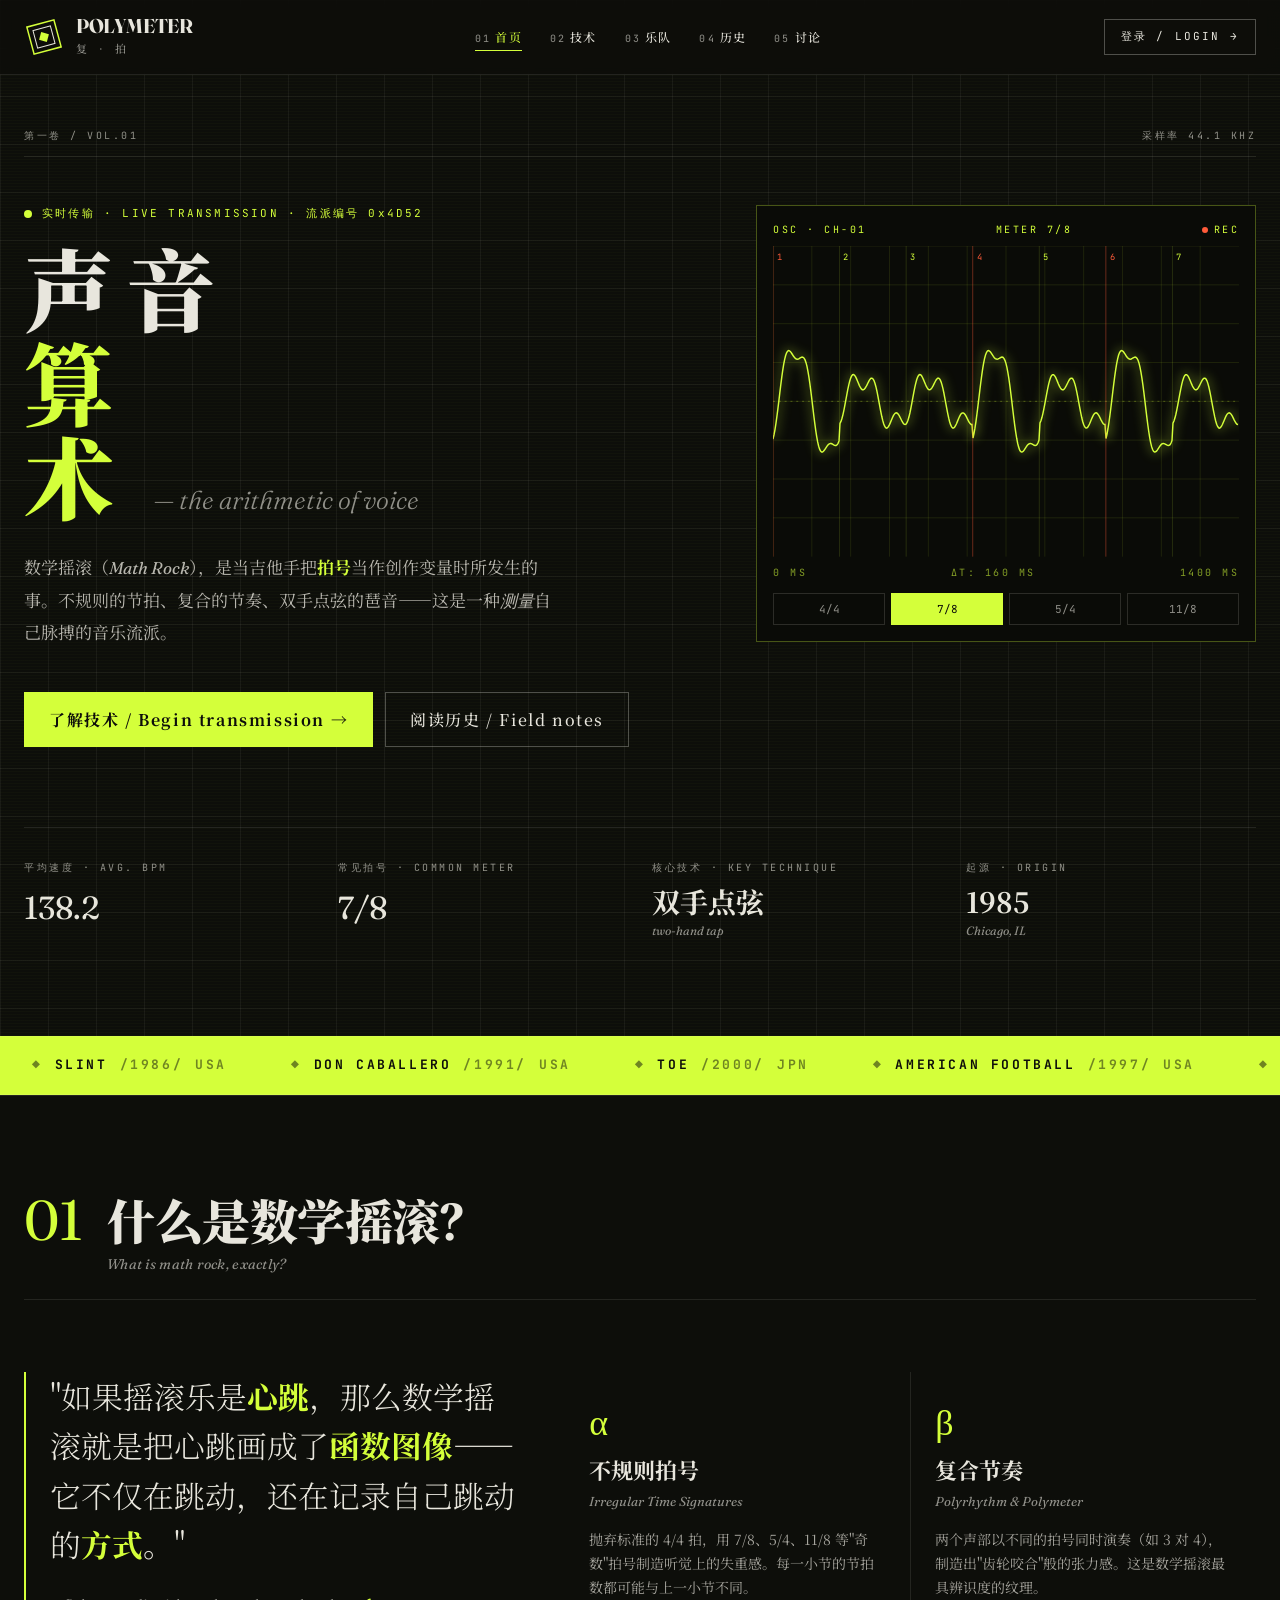
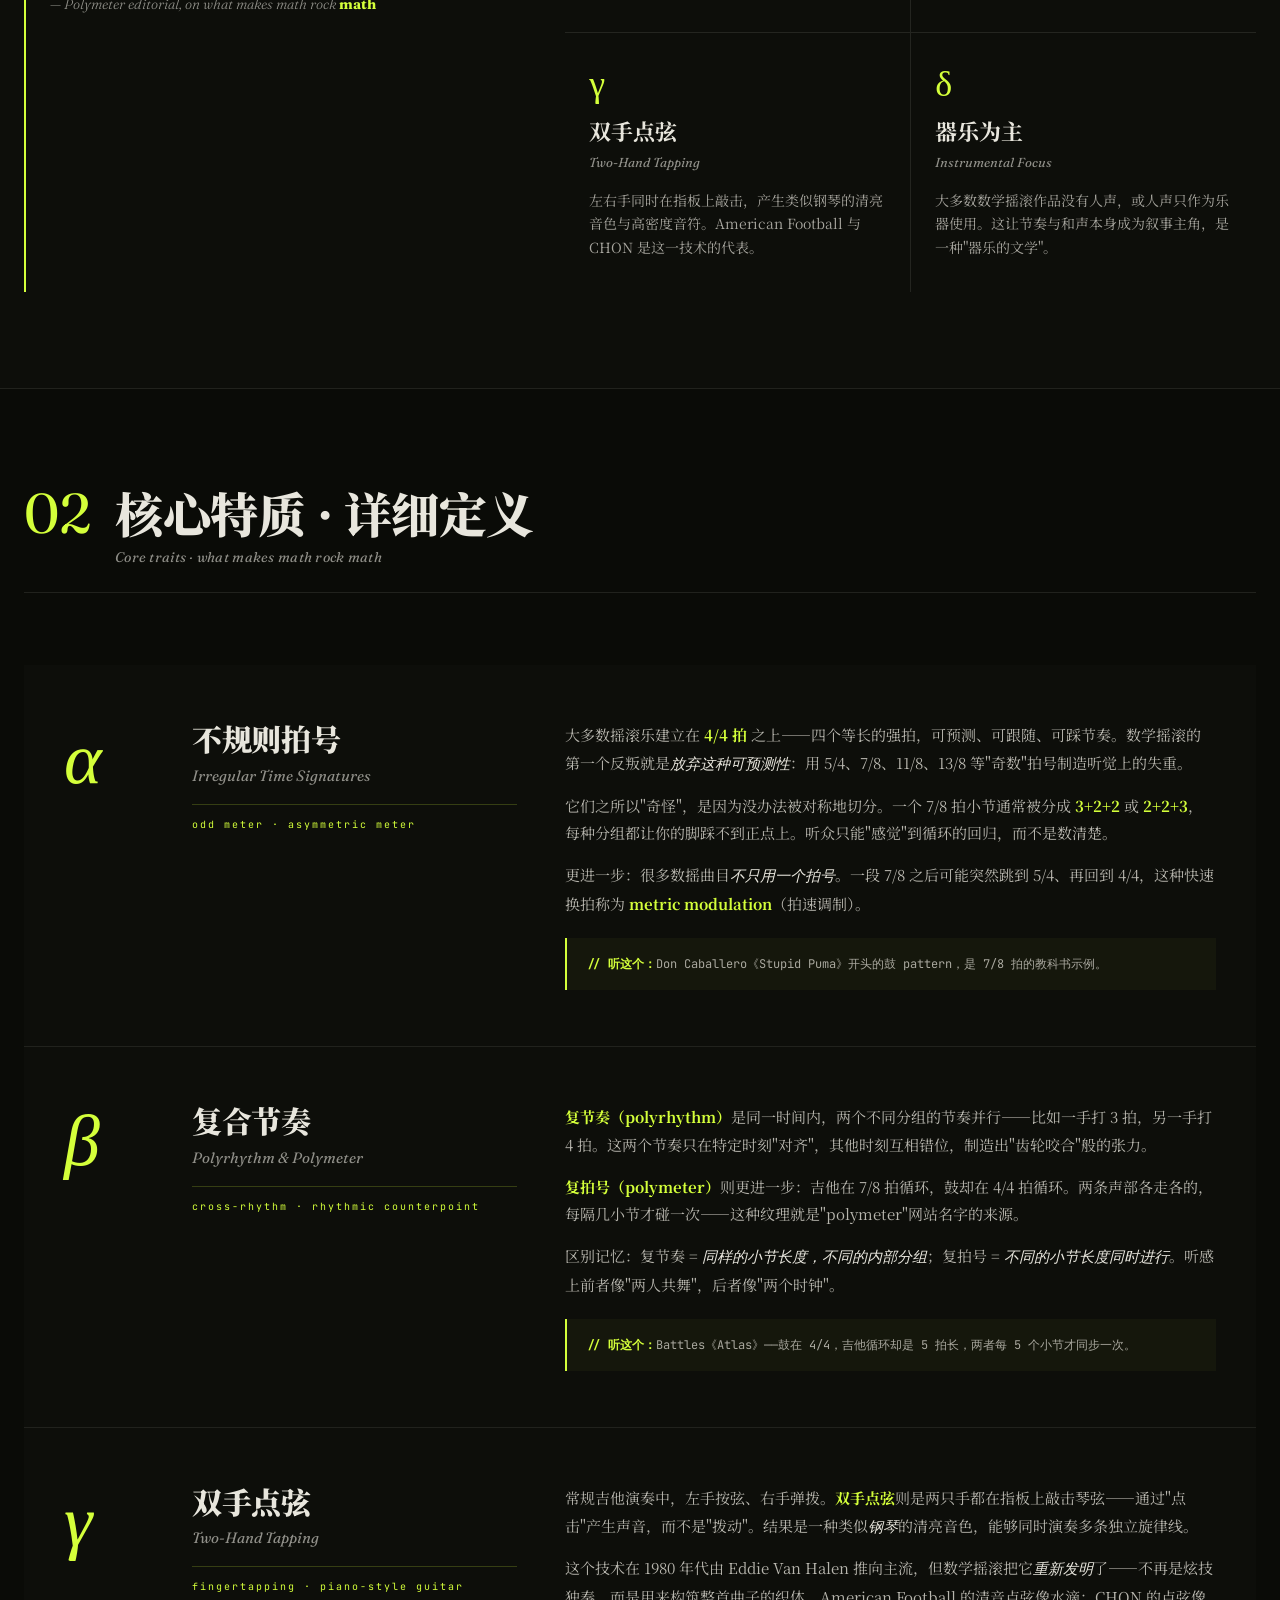
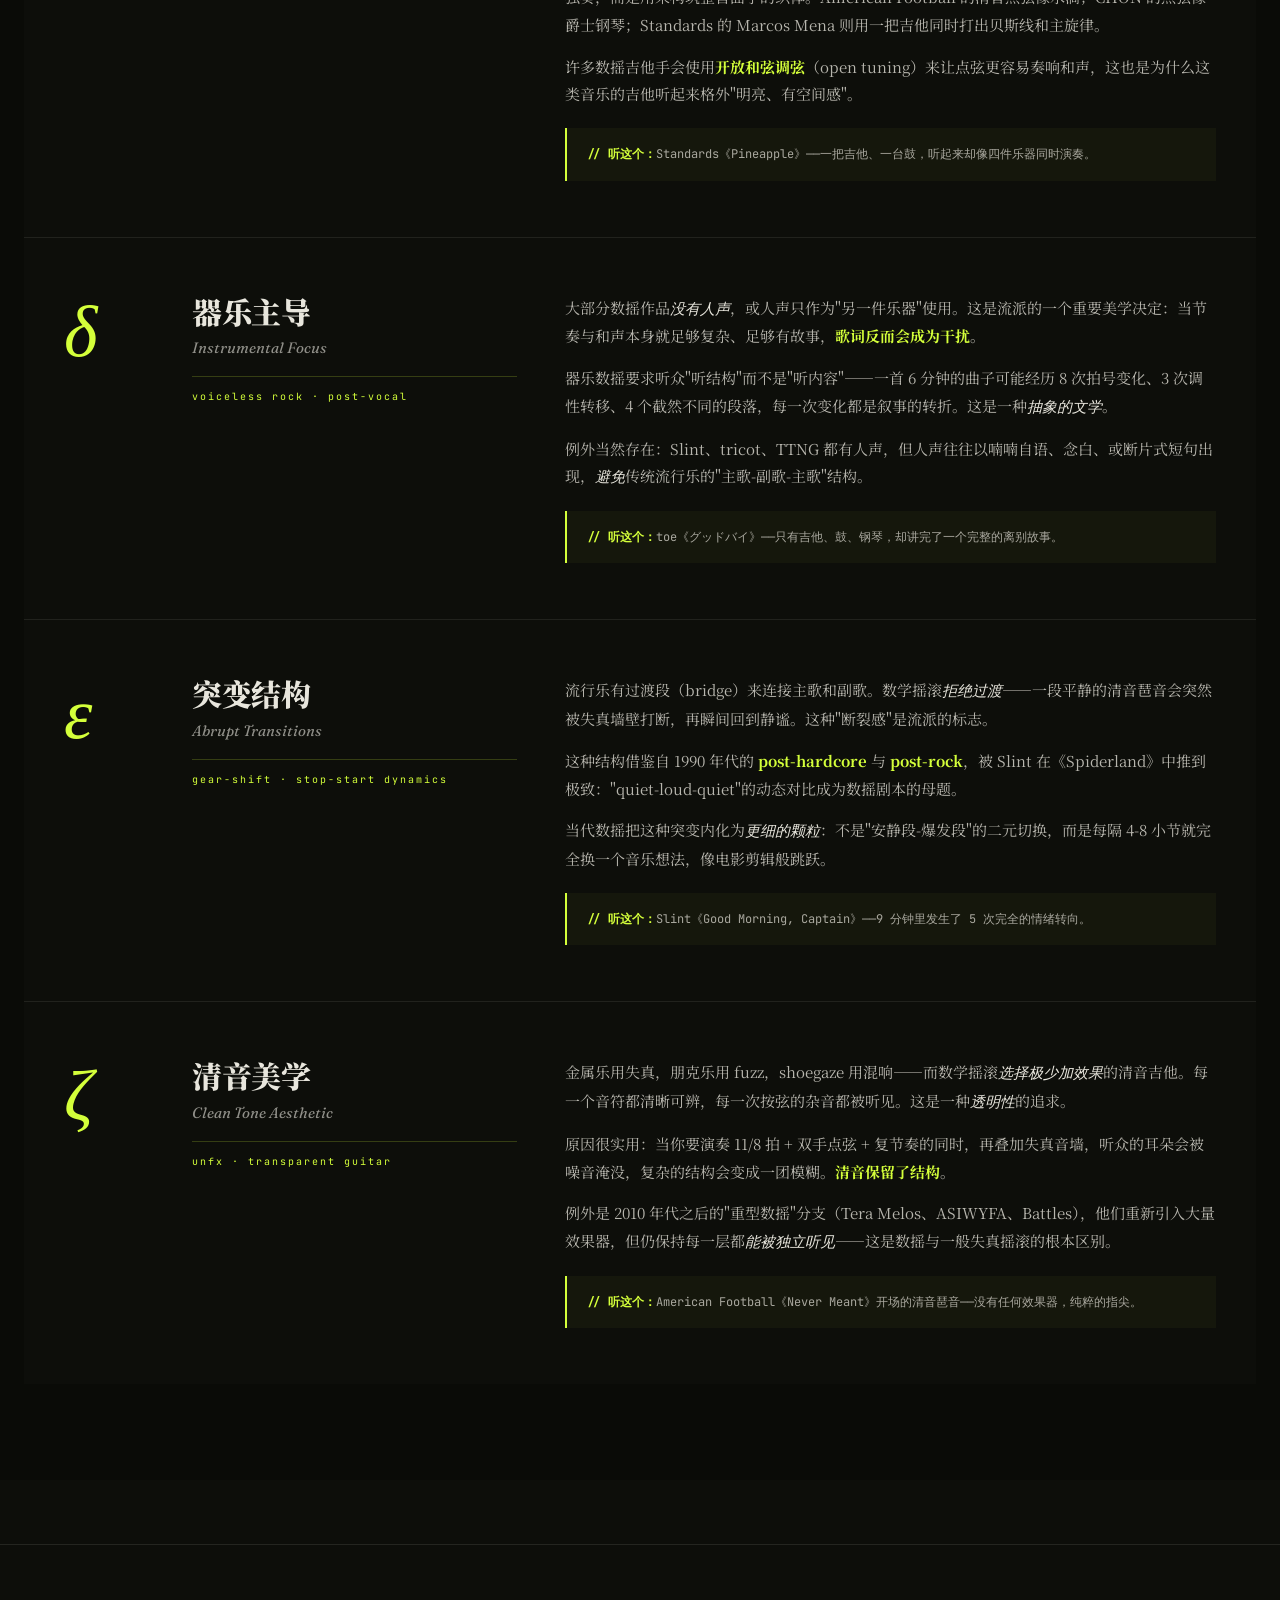
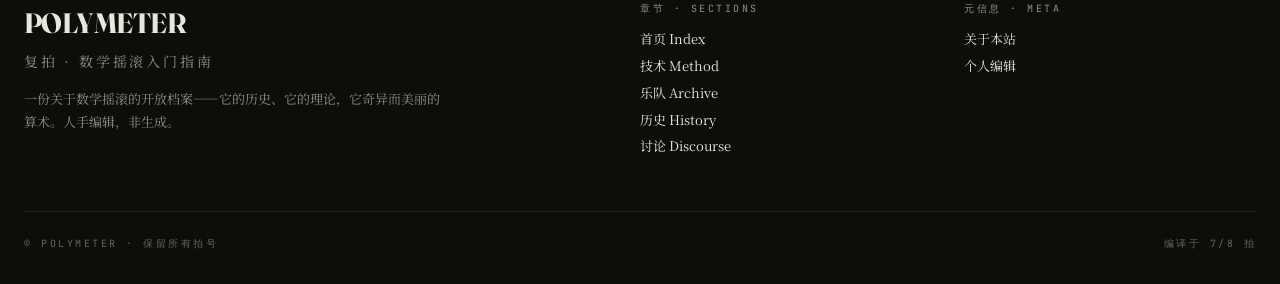
==== commit 0a27049f: "Update index.html" ====
--- a/index.html
+++ b/index.html
@@ -3,7 +3,7 @@
 <head>
 <meta charset="UTF-8">
 <meta name="viewport" content="width=device-width, initial-scale=1.0">
-<title>复拍 POLYMETER · 数学摇滚田野指南</title>
+<title>复拍 POLYMETER</title>
 <meta name="description" content="一份关于数学摇滚（Math Rock）的开放档案——它的历史、它的理论，它奇异而美丽的算术。">
 <link rel="stylesheet" href="shared/style.css">
 <style>
